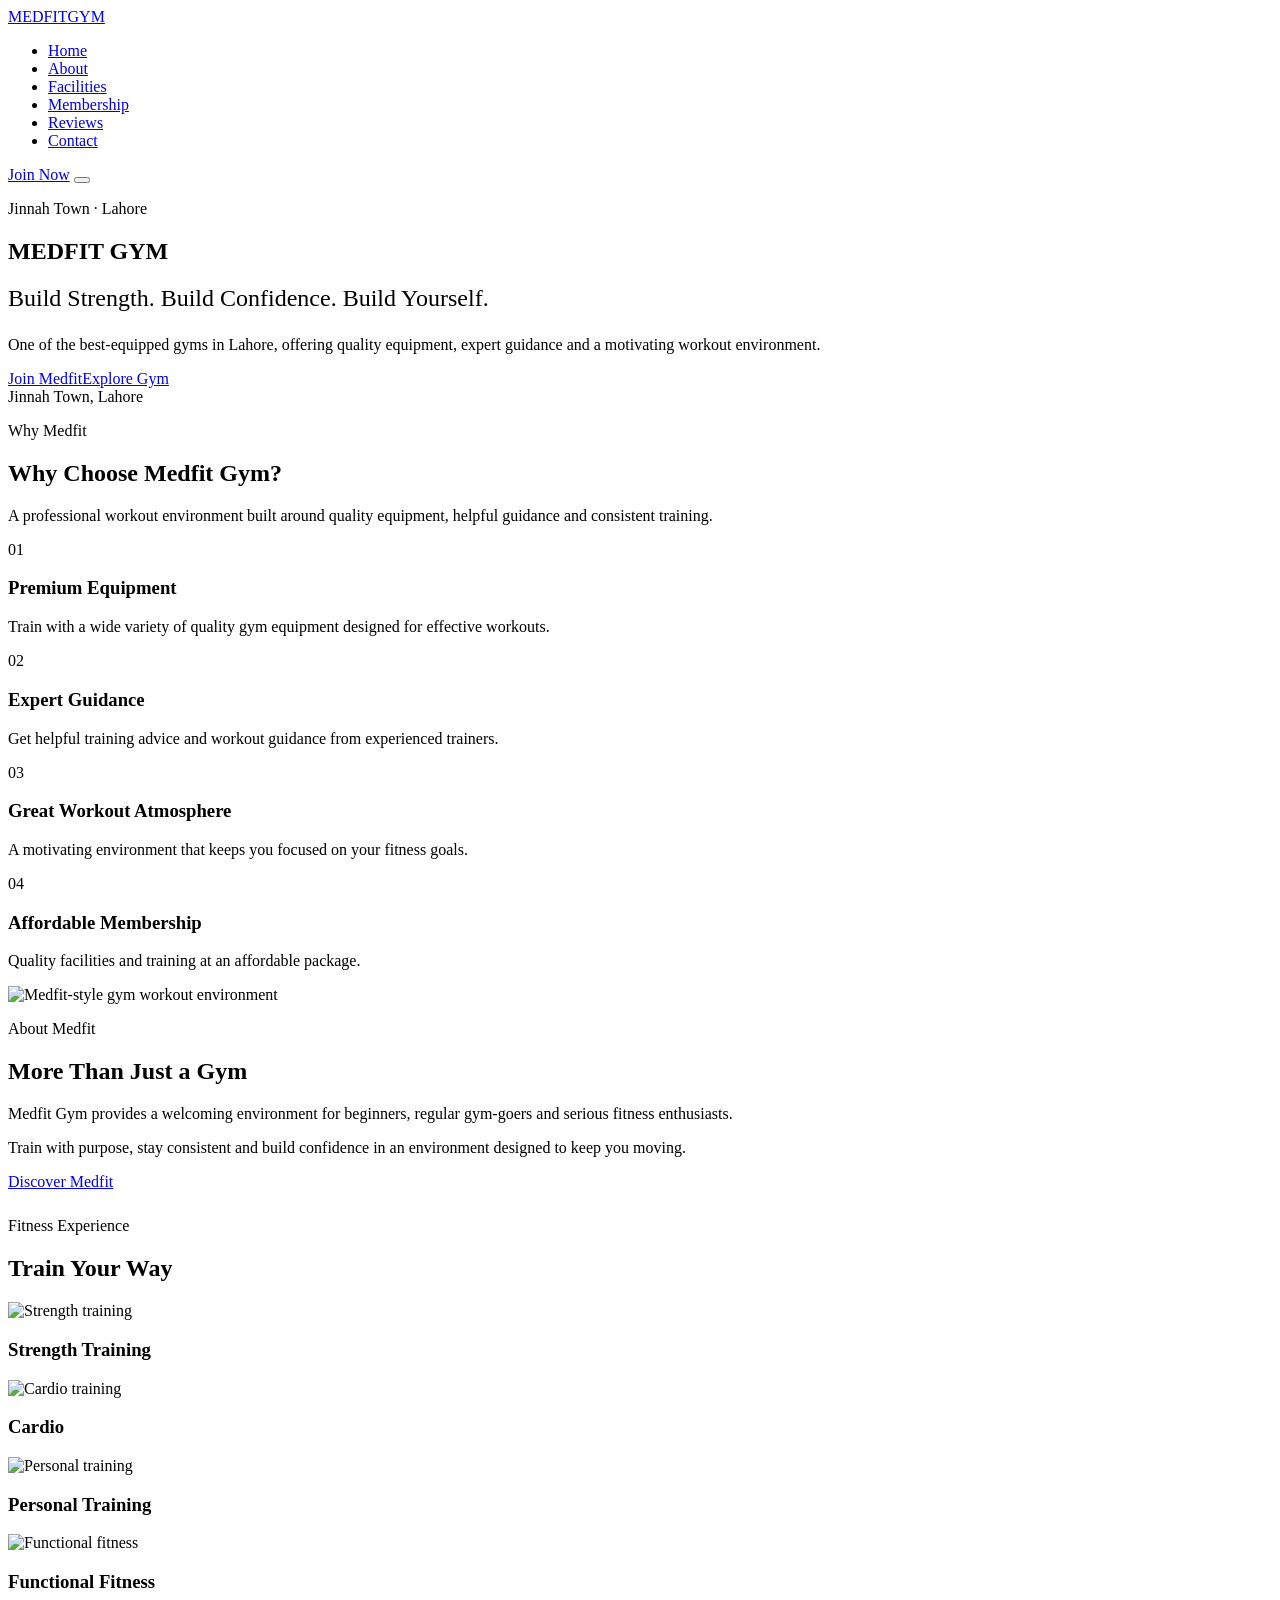
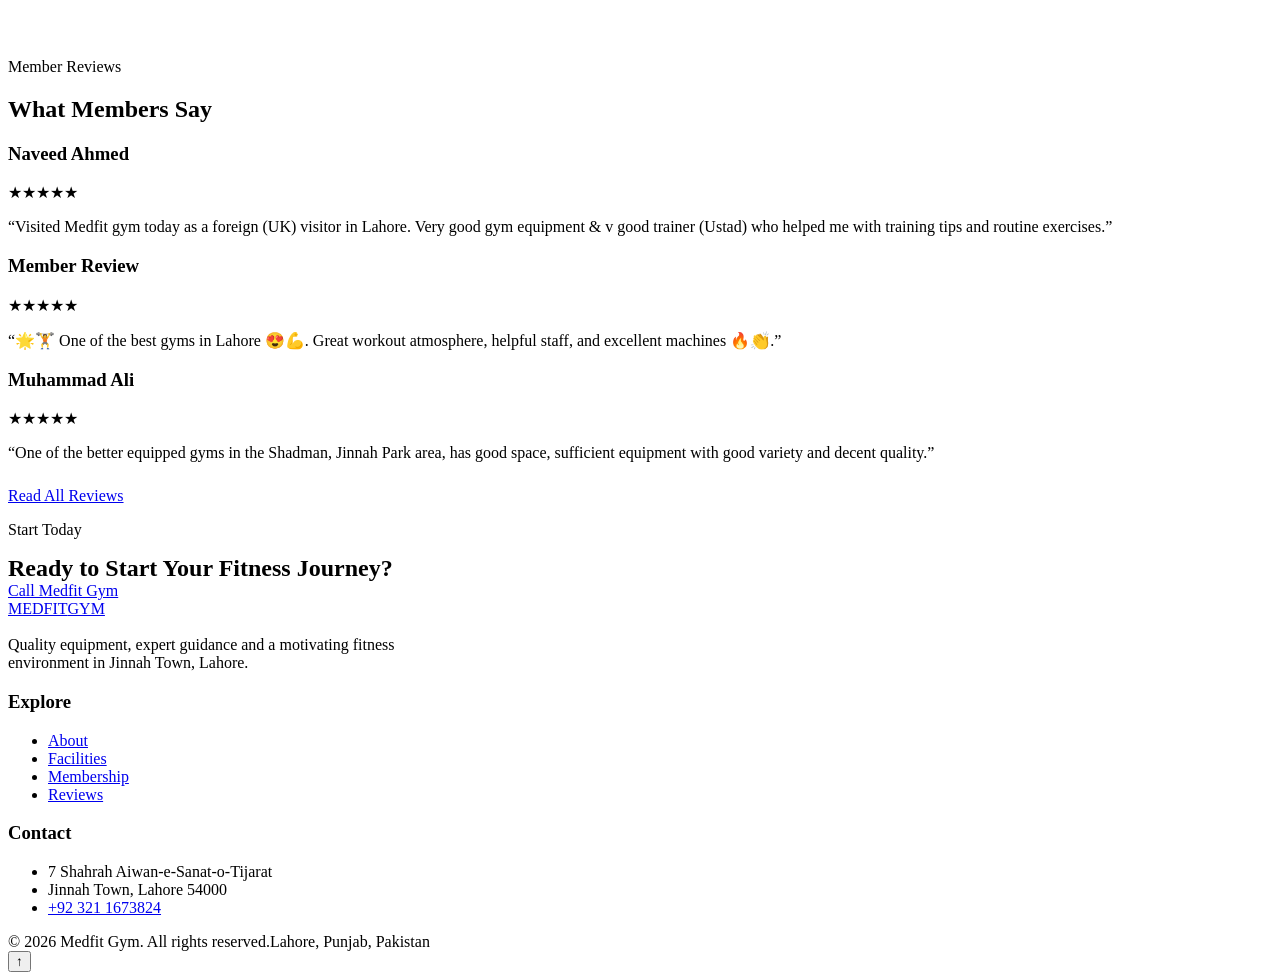
==== index.html @ 2bda9340 "MEDFIT GYM website MEDFIT GYM website" ====
<!doctype html><html lang="en"><head><meta charset="utf-8"><meta name="viewport" content="width=device-width,initial-scale=1">
<title>Medfit Gym Lahore | Best Gym & Fitness Center in Lahore</title><meta name="description" content="Medfit Gym in Jinnah Town, Lahore offers quality gym equipment, expert training guidance and a motivating fitness environment. Contact Medfit Gym today."><meta property="og:title" content="Medfit Gym Lahore | Best Gym & Fitness Center in Lahore"><meta property="og:description" content="Build strength, build confidence, build yourself at Medfit Gym, Jinnah Town, Lahore."><meta property="og:type" content="website"><link rel="stylesheet" href="css/style.css"><script type="application/ld+json">
{"@context":"https://schema.org","@type":"HealthAndBeautyBusiness","name":"Medfit Gym","telephone":"+923211673824","address":{"@type":"PostalAddress","streetAddress":"7 Shahrah Aiwan-e-Sanat-o-Tijarat, Jinnah Town","addressLocality":"Lahore","postalCode":"54000","addressCountry":"PK"}}
</script></head><body><header><div class="container nav">
<a class="logo" href="index.html">MEDFIT<span>GYM</span></a>
<nav><ul class="nav-links">
<li><a href="index.html">Home</a></li><li><a href="about.html">About</a></li><li><a href="facilities.html">Facilities</a></li><li><a href="membership.html">Membership</a></li><li><a href="reviews.html">Reviews</a></li><li><a href="contact.html">Contact</a></li>
</ul></nav>
<a class="btn small" href="contact.html">Join Now</a>
<button class="menu-btn" aria-label="Open menu" aria-expanded="false"><span></span><span></span><span></span></button>
</div></header>
<section class="hero home-hero"><div class="container hero-content reveal"><p class="eyebrow">Jinnah Town · Lahore</p><h1>MEDFIT GYM</h1><p style="font-size:clamp(1.1rem,2.5vw,1.5rem);margin-top:20px">Build Strength. Build Confidence. Build Yourself.</p><p class="lead">One of the best-equipped gyms in Lahore, offering quality equipment, expert guidance and a motivating workout environment.</p><div class="actions"><a class="btn" href="contact.html">Join Medfit</a><a class="btn outline" href="facilities.html">Explore Gym</a></div><div class="location-pill"><span class="dot"></span> Jinnah Town, Lahore</div></div></section>
<section class="section"><div class="container">
<div class="reveal"><p class="eyebrow">Why Medfit</p><h2>Why Choose Medfit Gym?</h2><p class="lead">A professional workout environment built around quality equipment, helpful guidance and consistent training.</p></div>
<div class="grid features">
<div class="card reveal"><div class="icon">01</div><h3>Premium Equipment</h3><p class="muted">Train with a wide variety of quality gym equipment designed for effective workouts.</p></div>
<div class="card reveal"><div class="icon">02</div><h3>Expert Guidance</h3><p class="muted">Get helpful training advice and workout guidance from experienced trainers.</p></div>
<div class="card reveal"><div class="icon">03</div><h3>Great Workout Atmosphere</h3><p class="muted">A motivating environment that keeps you focused on your fitness goals.</p></div>
<div class="card reveal"><div class="icon">04</div><h3>Affordable Membership</h3><p class="muted">Quality facilities and training at an affordable package.</p></div>
</div></div></section>
<section class="section"><div class="container split"><img class="reveal" loading="lazy" src="https://images.unsplash.com/photo-1579758629938-03607ccdbaba?auto=format&fit=crop&w=1200&q=85" alt="Medfit-style gym workout environment"><div class="copy reveal"><p class="eyebrow">About Medfit</p><h2>More Than Just a Gym</h2><p>Medfit Gym provides a welcoming environment for beginners, regular gym-goers and serious fitness enthusiasts.</p><p>Train with purpose, stay consistent and build confidence in an environment designed to keep you moving.</p><a class="btn" href="about.html">Discover Medfit</a></div></div></section>
<section class="section" style="padding-top:10px"><div class="container"><div class="reveal"><p class="eyebrow">Fitness Experience</p><h2>Train Your Way</h2></div><div class="grid experience">
<div class="visual-card reveal"><img loading="lazy" src="https://images.unsplash.com/photo-1581009146145-b5ef050c2e1e?auto=format&fit=crop&w=900&q=80" alt="Strength training"><div><h3>Strength Training</h3></div></div>
<div class="visual-card reveal"><img loading="lazy" src="https://images.unsplash.com/photo-1538805060514-97d9cc17730c?auto=format&fit=crop&w=900&q=80" alt="Cardio training"><div><h3>Cardio</h3></div></div>
<div class="visual-card reveal"><img loading="lazy" src="https://images.unsplash.com/photo-1571902943202-507ec2618e8f?auto=format&fit=crop&w=900&q=80" alt="Personal training"><div><h3>Personal Training</h3></div></div>
<div class="visual-card reveal"><img loading="lazy" src="https://images.unsplash.com/photo-1599058917212-d750089bc07e?auto=format&fit=crop&w=900&q=80" alt="Functional fitness"><div><h3>Functional Fitness</h3></div></div>
</div></div></section>
<section class="section" style="padding-top:30px"><div class="container"><div class="reveal"><p class="eyebrow">Member Reviews</p><h2>What Members Say</h2></div><div class="grid review-grid">
<div class="card reveal"><h3>Naveed Ahmed</h3><div class="stars">★★★★★</div><p class="quote">“Visited Medfit gym today as a foreign (UK) visitor in Lahore. Very good gym equipment & v good trainer (Ustad) who helped me with training tips and routine exercises.”</p></div>
<div class="card reveal"><h3>Member Review</h3><div class="stars">★★★★★</div><p class="quote">“🌟🏋️ One of the best gyms in Lahore 😍💪. Great workout atmosphere, helpful staff, and excellent machines 🔥👏.”</p></div>
<div class="card reveal"><h3>Muhammad Ali</h3><div class="stars">★★★★★</div><p class="quote">“One of the better equipped gyms in the Shadman, Jinnah Park area, has good space, sufficient equipment with good variety and decent quality.”</p></div>
</div><div style="margin-top:25px"><a class="btn outline" href="reviews.html">Read All Reviews</a></div></div></section>
<section class="band"><div class="container"><div><p class="eyebrow">Start Today</p><h2 style="margin:0">Ready to Start Your Fitness Journey?</h2></div><a class="btn" href="tel:+923211673824">Call Medfit Gym</a></div></section>
<footer><div class="container">
<div class="footer-grid">
<div><a class="logo" href="index.html">MEDFIT<span>GYM</span></a><p class="muted" style="margin-top:18px;max-width:420px">Quality equipment, expert guidance and a motivating fitness environment in Jinnah Town, Lahore.</p></div>
<div><h3>Explore</h3><ul class="footer-links" style="margin-top:15px"><li><a href="about.html">About</a></li><li><a href="facilities.html">Facilities</a></li><li><a href="membership.html">Membership</a></li><li><a href="reviews.html">Reviews</a></li></ul></div>
<div><h3>Contact</h3><ul class="footer-links" style="margin-top:15px"><li>7 Shahrah Aiwan-e-Sanat-o-Tijarat</li><li>Jinnah Town, Lahore 54000</li><li><a href="tel:+923211673824">+92 321 1673824</a></li></ul></div>
</div><div class="footer-bottom"><span>© 2026 Medfit Gym. All rights reserved.</span><span>Lahore, Punjab, Pakistan</span></div>
</div></footer><button class="top-btn" aria-label="Scroll to top">↑</button><script src="js/script.js"></script></body></html>
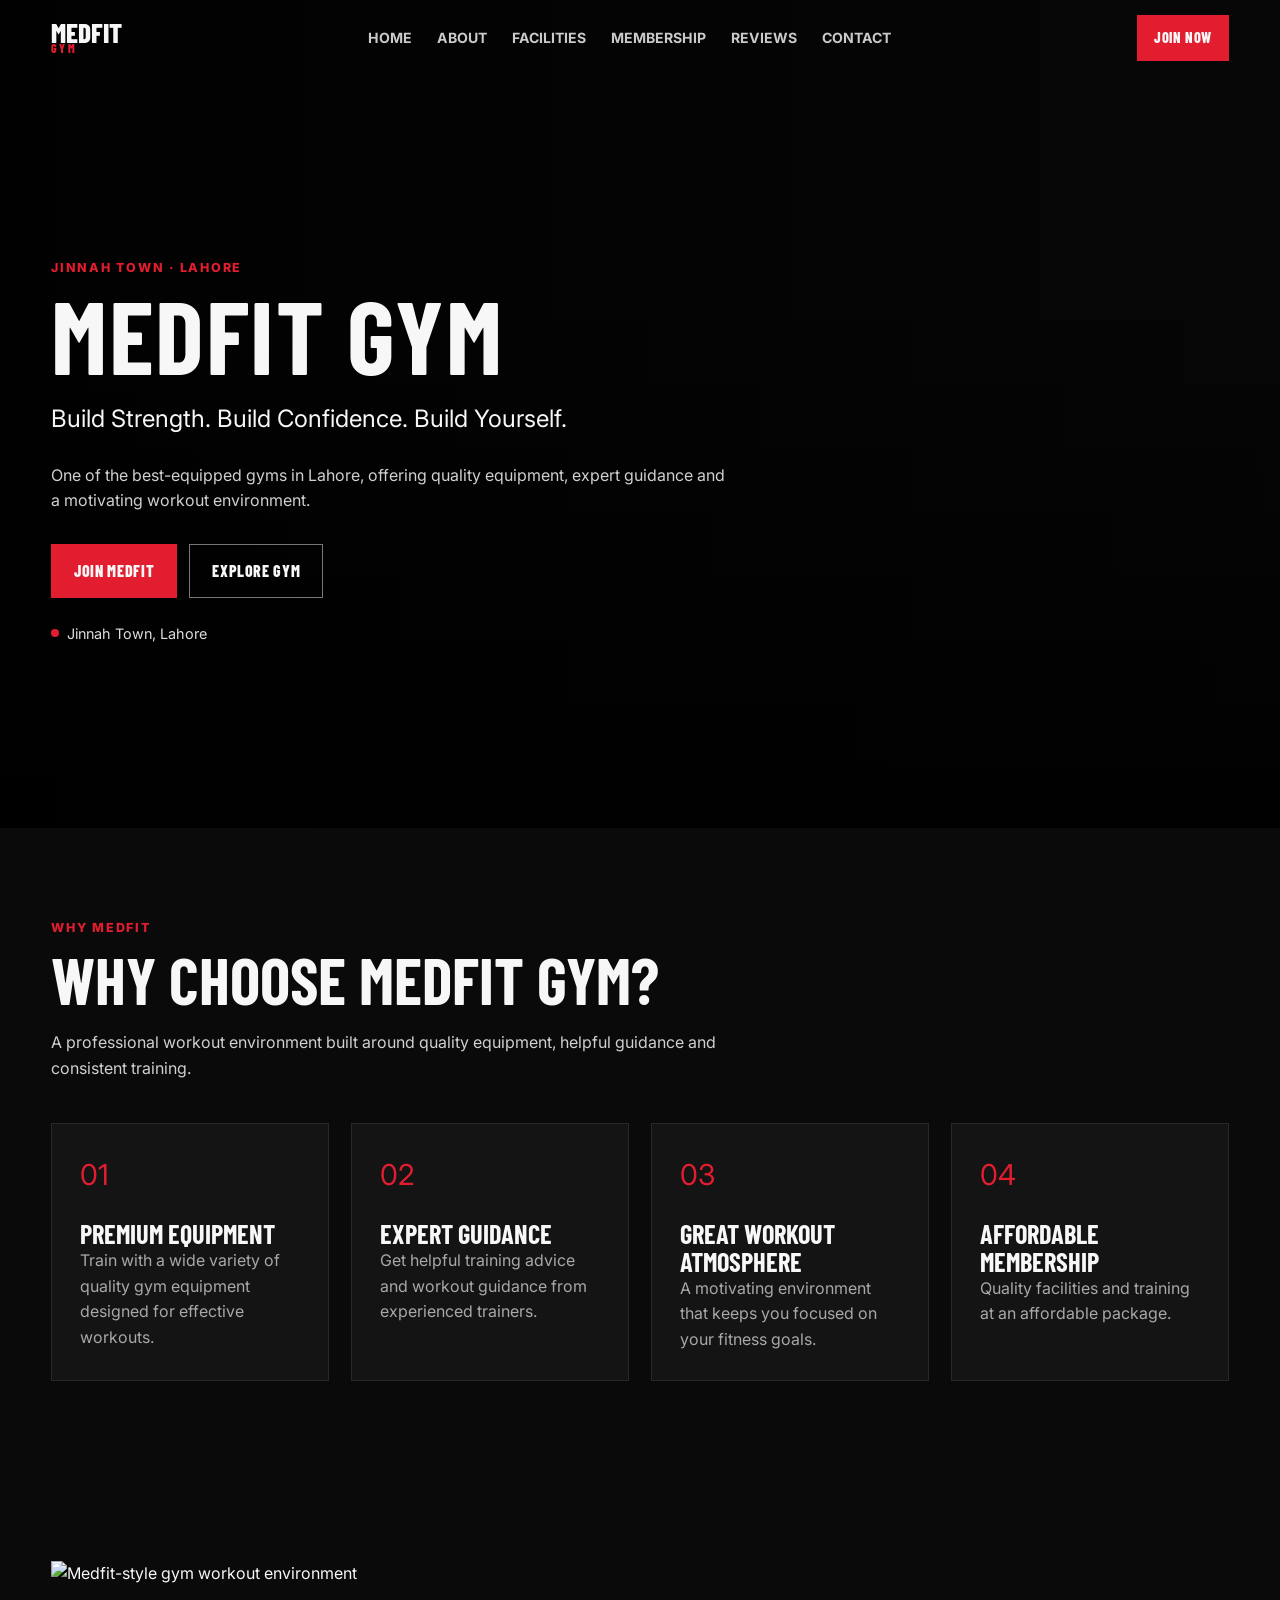
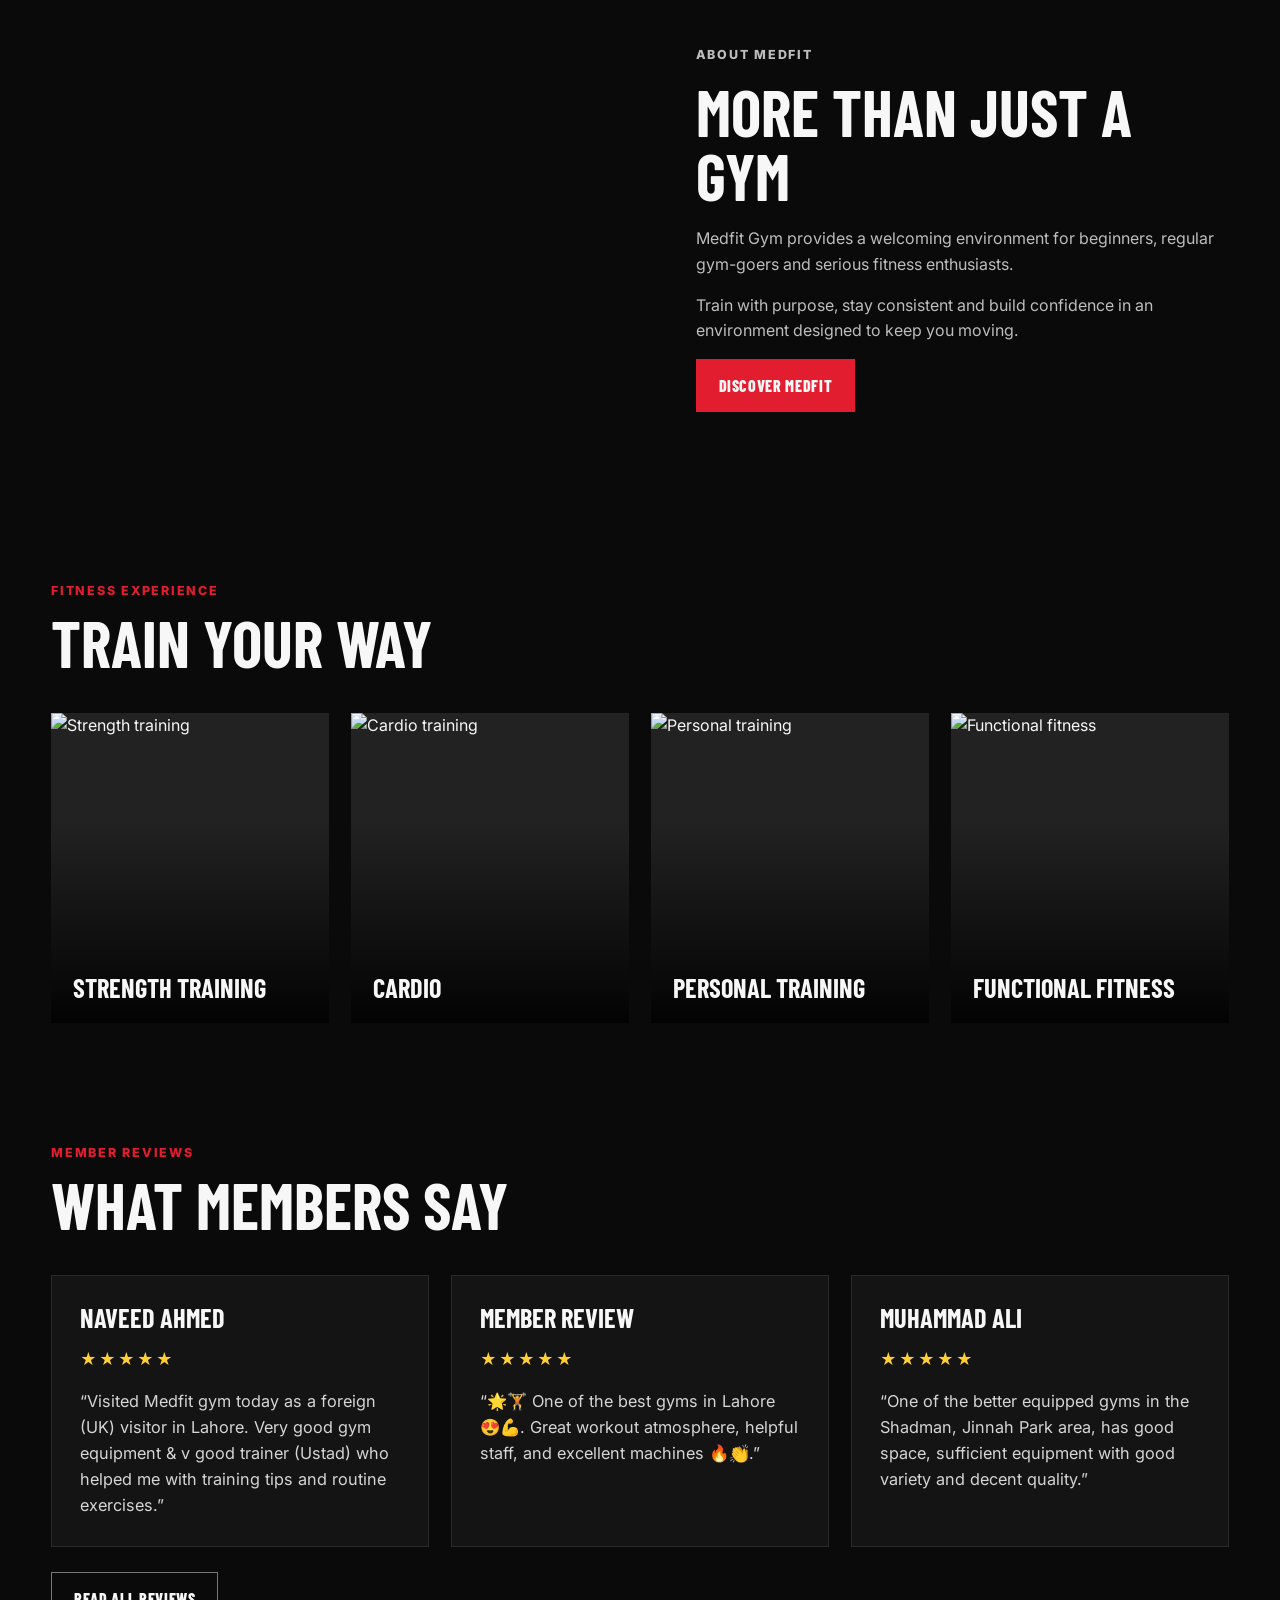
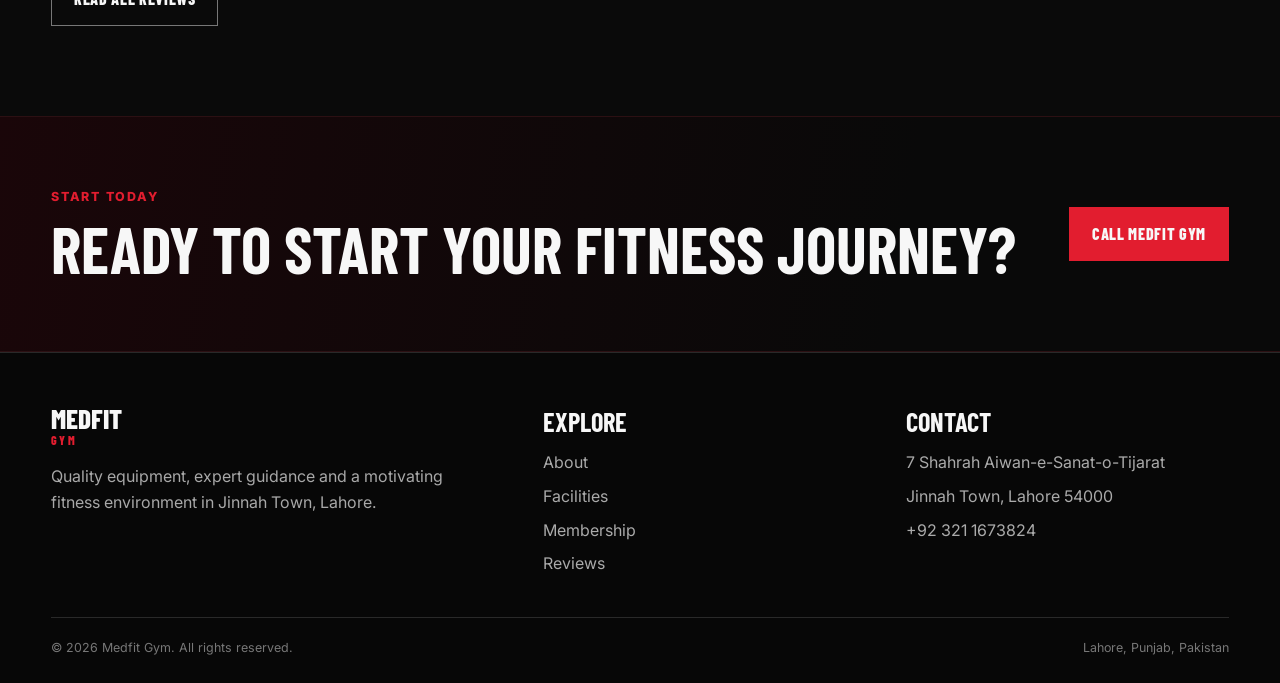
==== commit b7fe0355: "updating js and css updating js and css" ====
--- a/index.html
+++ b/index.html
@@ -1,5 +1,5 @@
 <!doctype html><html lang="en"><head><meta charset="utf-8"><meta name="viewport" content="width=device-width,initial-scale=1">
-<title>Medfit Gym Lahore | Best Gym & Fitness Center in Lahore</title><meta name="description" content="Medfit Gym in Jinnah Town, Lahore offers quality gym equipment, expert training guidance and a motivating fitness environment. Contact Medfit Gym today."><meta property="og:title" content="Medfit Gym Lahore | Best Gym & Fitness Center in Lahore"><meta property="og:description" content="Build strength, build confidence, build yourself at Medfit Gym, Jinnah Town, Lahore."><meta property="og:type" content="website"><link rel="stylesheet" href="css/style.css"><script type="application/ld+json">
+<title>Medfit Gym Lahore | Best Gym & Fitness Center in Lahore</title><meta name="description" content="Medfit Gym in Jinnah Town, Lahore offers quality gym equipment, expert training guidance and a motivating fitness environment. Contact Medfit Gym today."><meta property="og:title" content="Medfit Gym Lahore | Best Gym & Fitness Center in Lahore"><meta property="og:description" content="Build strength, build confidence, build yourself at Medfit Gym, Jinnah Town, Lahore."><meta property="og:type" content="website"><link rel="stylesheet" href="style.css"><script type="application/ld+json">
 {"@context":"https://schema.org","@type":"HealthAndBeautyBusiness","name":"Medfit Gym","telephone":"+923211673824","address":{"@type":"PostalAddress","streetAddress":"7 Shahrah Aiwan-e-Sanat-o-Tijarat, Jinnah Town","addressLocality":"Lahore","postalCode":"54000","addressCountry":"PK"}}
 </script></head><body><header><div class="container nav">
 <a class="logo" href="index.html">MEDFIT<span>GYM</span></a>
@@ -37,4 +37,4 @@
 <div><h3>Explore</h3><ul class="footer-links" style="margin-top:15px"><li><a href="about.html">About</a></li><li><a href="facilities.html">Facilities</a></li><li><a href="membership.html">Membership</a></li><li><a href="reviews.html">Reviews</a></li></ul></div>
 <div><h3>Contact</h3><ul class="footer-links" style="margin-top:15px"><li>7 Shahrah Aiwan-e-Sanat-o-Tijarat</li><li>Jinnah Town, Lahore 54000</li><li><a href="tel:+923211673824">+92 321 1673824</a></li></ul></div>
 </div><div class="footer-bottom"><span>© 2026 Medfit Gym. All rights reserved.</span><span>Lahore, Punjab, Pakistan</span></div>
-</div></footer><button class="top-btn" aria-label="Scroll to top">↑</button><script src="js/script.js"></script></body></html>+</div></footer><button class="top-btn" aria-label="Scroll to top">↑</button><script src="script.js"></script></body></html>
--- a/style.css
+++ b/style.css
@@ -0,0 +1,52 @@
+
+@import url('https://fonts.googleapis.com/css2?family=Barlow+Condensed:wght@500;600;700;800&family=Inter:wght@400;500;600;700;800&display=swap');
+:root{--bg:#0a0a0a;--panel:#141414;--panel2:#1b1b1b;--red:#e21d2f;--white:#f7f7f7;--muted:#a8a8a8;--line:#292929;--max:1180px}
+*{box-sizing:border-box;margin:0;padding:0}
+html{scroll-behavior:smooth}
+body{font-family:Inter,Arial,sans-serif;background:var(--bg);color:var(--white);line-height:1.6;overflow-x:hidden}
+a{color:inherit;text-decoration:none} img{display:block;max-width:100%} button,input,textarea{font:inherit}
+.container{width:min(92%,var(--max));margin:auto}.section{padding:90px 0}
+.eyebrow{color:var(--red);font-weight:800;text-transform:uppercase;letter-spacing:.14em;font-size:.78rem;margin-bottom:10px}
+h1,h2,h3,.logo,.btn{font-family:"Barlow Condensed",sans-serif;text-transform:uppercase}
+h1{font-size:clamp(3.2rem,8vw,7rem);line-height:.9;letter-spacing:.015em}
+h2{font-size:clamp(2.4rem,5vw,4rem);line-height:1;margin-bottom:18px}
+h3{font-size:1.65rem;line-height:1.05}
+.lead{color:#d0d0d0;max-width:680px}.muted{color:var(--muted)}
+.btn{display:inline-flex;align-items:center;justify-content:center;gap:8px;padding:13px 22px;background:var(--red);font-weight:800;letter-spacing:.04em;transition:.25s;border:1px solid var(--red);cursor:pointer}
+.btn:hover{transform:translateY(-2px);filter:brightness(1.12)}.btn.outline{background:transparent;border-color:#777}.btn.outline:hover{border-color:var(--red);background:var(--red)}
+.btn.small{padding:10px 16px;font-size:.9rem}
+header{position:fixed;top:0;left:0;width:100%;z-index:1000;transition:.3s;border-bottom:1px solid transparent}
+header.scrolled{background:rgba(8,8,8,.96);border-color:var(--line);backdrop-filter:blur(12px)}
+.nav{height:76px;display:flex;align-items:center;justify-content:space-between;gap:20px}
+.logo{font-weight:800;font-size:1.7rem;line-height:.8}.logo span{color:var(--red);display:block;font-size:.75rem;letter-spacing:.18em}
+.nav-links{display:flex;align-items:center;gap:25px;list-style:none;font-size:.88rem;font-weight:700;text-transform:uppercase}
+.nav-links a{opacity:.82;transition:.2s}.nav-links a:hover,.nav-links a.active{opacity:1;color:#fff}.nav-links a.active{color:var(--red)}
+.menu-btn{display:none;background:none;border:0;color:#fff;width:42px;height:42px;cursor:pointer}.menu-btn span{display:block;width:24px;height:2px;background:#fff;margin:5px auto;transition:.2s}
+.hero{min-height:78vh;display:flex;align-items:end;padding:150px 0 75px;position:relative;background-size:cover;background-position:center}
+.hero:before{content:"";position:absolute;inset:0;background:linear-gradient(90deg,rgba(0,0,0,.88),rgba(0,0,0,.35)),linear-gradient(0deg,rgba(0,0,0,.85),transparent 65%)}
+.hero-content{position:relative;z-index:1}.hero h1{max-width:850px}.hero .lead{margin:24px 0 30px}.actions{display:flex;gap:12px;flex-wrap:wrap}
+.home-hero{min-height:92vh;background-image:url('https://images.unsplash.com/photo-1534438327276-14e5300c3a48?auto=format&fit=crop&w=2000&q=85')}
+.page-hero{min-height:55vh}.about-hero{background-image:url('https://images.unsplash.com/photo-1571902943202-507ec2618e8f?auto=format&fit=crop&w=1800&q=85')}
+.facility-hero{background-image:url('https://images.unsplash.com/photo-1581009146145-b5ef050c2e1e?auto=format&fit=crop&w=1800&q=85')}
+.member-hero{background-image:url('https://images.unsplash.com/photo-1583454110551-21f2fa2afe61?auto=format&fit=crop&w=1800&q=85')}
+.review-hero{background-image:url('https://images.unsplash.com/photo-1571019613454-1cb2f99b2d8b?auto=format&fit=crop&w=1800&q=85')}
+.contact-hero{background-image:url('https://images.unsplash.com/photo-1579758629938-03607ccdbaba?auto=format&fit=crop&w=1800&q=85')}
+.location-pill{display:inline-flex;gap:8px;align-items:center;color:#ddd;margin-top:24px;font-size:.9rem}.dot{width:8px;height:8px;background:var(--red);border-radius:50%}
+.grid{display:grid;gap:22px}.features{grid-template-columns:repeat(4,1fr);margin-top:42px}.card{background:var(--panel);border:1px solid var(--line);padding:28px;transition:.3s}.card:hover{transform:translateY(-5px);border-color:#444}.icon{color:var(--red);font-size:1.8rem;margin-bottom:22px}
+.split{display:grid;grid-template-columns:1.05fr .95fr;gap:55px;align-items:center}.split img{width:100%;height:520px;object-fit:cover}.split .copy p{margin:15px 0;color:#bdbdbd}
+.experience{grid-template-columns:repeat(4,1fr);margin-top:38px}.visual-card{min-height:310px;position:relative;overflow:hidden;background:#222}.visual-card img{width:100%;height:100%;object-fit:cover;transition:.5s}.visual-card:after{content:"";position:absolute;inset:35% 0 0;background:linear-gradient(transparent,rgba(0,0,0,.92))}.visual-card:hover img{transform:scale(1.06)}.visual-card div{position:absolute;z-index:2;bottom:22px;left:22px}
+.band{padding:70px 0;background:linear-gradient(100deg,#1a0609,#090909 70%);border-block:1px solid #2c1013}.band .container{display:flex;align-items:center;justify-content:space-between;gap:30px}
+.review-grid{grid-template-columns:repeat(3,1fr);margin-top:38px}.stars{color:#ffcf33;letter-spacing:2px;margin:15px 0}.review-meta{font-size:.8rem;color:#888;margin-top:5px}.quote{font-size:1.02rem;color:#d5d5d5}
+.gallery{display:grid;grid-template-columns:repeat(12,1fr);grid-auto-rows:210px;gap:14px;margin-top:40px}.gallery-item{position:relative;overflow:hidden;cursor:pointer}.gallery-item:nth-child(1){grid-column:span 7;grid-row:span 2}.gallery-item:nth-child(2){grid-column:span 5}.gallery-item:nth-child(3){grid-column:span 5}.gallery-item:nth-child(4){grid-column:span 4}.gallery-item:nth-child(5){grid-column:span 4}.gallery-item:nth-child(6){grid-column:span 4}.gallery-item img{width:100%;height:100%;object-fit:cover;transition:.5s}.gallery-item:after{content:"";position:absolute;inset:0;background:linear-gradient(transparent 45%,rgba(0,0,0,.8));opacity:.8}.gallery-item span{position:absolute;z-index:2;bottom:15px;left:18px;font-family:"Barlow Condensed";font-size:1.45rem;text-transform:uppercase}
+.plans{grid-template-columns:repeat(3,1fr);margin-top:40px}.plan{padding:32px;background:var(--panel);border:1px solid var(--line);position:relative}.plan.featured{border-color:var(--red)}.badge{position:absolute;top:0;right:0;background:var(--red);padding:6px 12px;font-size:.7rem;font-weight:800}.plan ul{list-style:none;margin:22px 0 28px;color:#c4c4c4}.plan li{padding:9px 0;border-bottom:1px solid var(--line)}.plan li:before{content:"✓";color:var(--red);font-weight:800;margin-right:9px}
+.goals{grid-template-columns:repeat(4,1fr);margin-top:35px}.goal{padding:30px;background:#111;border-left:3px solid var(--red)}
+.stats{display:grid;grid-template-columns:repeat(4,1fr);gap:1px;background:var(--line);margin-top:45px}.stat{background:var(--panel);padding:30px}.stat strong{display:block;font-family:"Barlow Condensed";font-size:2rem;text-transform:uppercase}.stat span{color:var(--muted);font-size:.85rem}
+.contact-grid{display:grid;grid-template-columns:.9fr 1.1fr;gap:50px}.info{display:grid;gap:14px}.info-card{padding:22px;background:var(--panel);border:1px solid var(--line)}.info-card strong{display:block;color:var(--red);font-size:.75rem;letter-spacing:.1em;text-transform:uppercase;margin-bottom:5px}
+form{display:grid;gap:15px;background:var(--panel);padding:30px;border:1px solid var(--line)}label{font-size:.8rem;color:#bbb;font-weight:700}input,textarea{width:100%;background:#0d0d0d;border:1px solid #333;color:#fff;padding:13px;margin-top:6px;outline:none}input:focus,textarea:focus{border-color:var(--red)}textarea{min-height:150px;resize:vertical}.form-msg{display:none;padding:12px;border:1px solid #385b3b;background:#102012;color:#bde5c0}.form-msg.show{display:block}
+.map{margin-top:50px;min-height:280px;background:radial-gradient(circle at 40% 40%,#252525,#0e0e0e);border:1px solid var(--line);display:grid;place-items:center;text-align:center;padding:30px}.map-pin{font-size:2rem;color:var(--red)}
+footer{border-top:1px solid var(--line);padding:55px 0 25px;background:#070707}.footer-grid{display:grid;grid-template-columns:1.4fr 1fr 1fr;gap:40px}.footer-links{list-style:none;display:grid;gap:8px;color:#aaa}.footer-bottom{border-top:1px solid var(--line);margin-top:40px;padding-top:20px;color:#777;font-size:.78rem;display:flex;justify-content:space-between}
+.top-btn{position:fixed;right:20px;bottom:20px;width:45px;height:45px;background:var(--red);border:0;color:#fff;z-index:900;cursor:pointer;display:none}.top-btn.show{display:block}
+.reveal{opacity:0;transform:translateY(22px);transition:.7s}.reveal.visible{opacity:1;transform:none}
+.lightbox{position:fixed;inset:0;background:rgba(0,0,0,.9);z-index:2000;display:none;place-items:center;padding:25px}.lightbox.open{display:grid}.lightbox img{max-height:90vh;max-width:92vw}.close-lightbox{position:absolute;top:20px;right:25px;background:none;color:#fff;border:0;font-size:2rem;cursor:pointer}
+@media(max-width:900px){.features,.experience,.goals{grid-template-columns:repeat(2,1fr)}.review-grid,.plans{grid-template-columns:1fr}.split,.contact-grid{grid-template-columns:1fr}.split img{height:400px}.footer-grid{grid-template-columns:1fr 1fr}.nav-links{position:fixed;top:76px;left:0;right:0;background:#0b0b0b;border-bottom:1px solid var(--line);display:grid;gap:0;padding:10px 5%;transform:translateY(-140%);transition:.3s}.nav-links.open{transform:translateY(0)}.nav-links li a{display:block;padding:14px 0}.menu-btn{display:block}.nav>.btn{display:none}}
+@media(max-width:600px){.section{padding:65px 0}.hero{min-height:78vh;padding:125px 0 55px}.page-hero{min-height:52vh}.features,.experience,.goals,.stats{grid-template-columns:1fr}.gallery{grid-template-columns:1fr 1fr;grid-auto-rows:180px}.gallery-item:nth-child(n){grid-column:span 1;grid-row:span 1}.gallery-item:first-child{grid-column:span 2}.band .container{align-items:flex-start;flex-direction:column}.footer-grid{grid-template-columns:1fr}.footer-bottom{flex-direction:column;gap:8px}.split img{height:320px}.card,.plan,form{padding:22px}}
